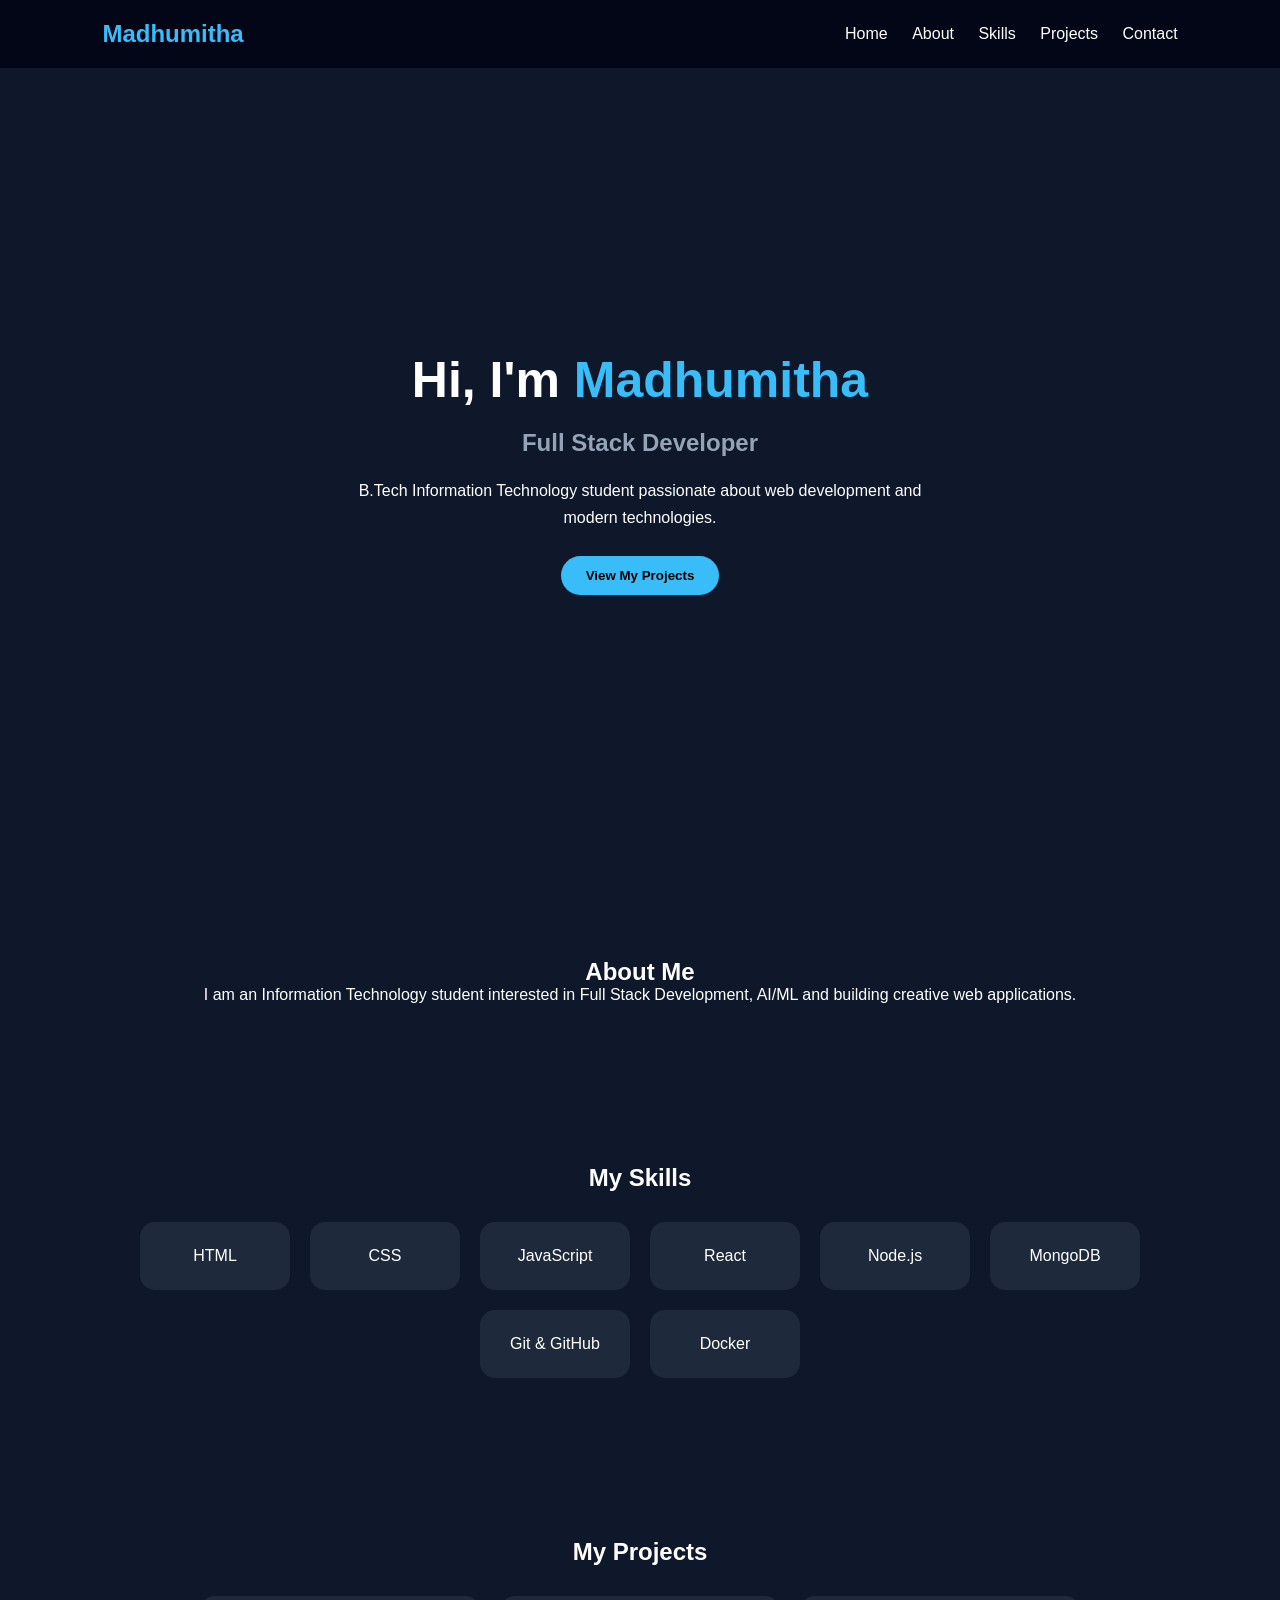
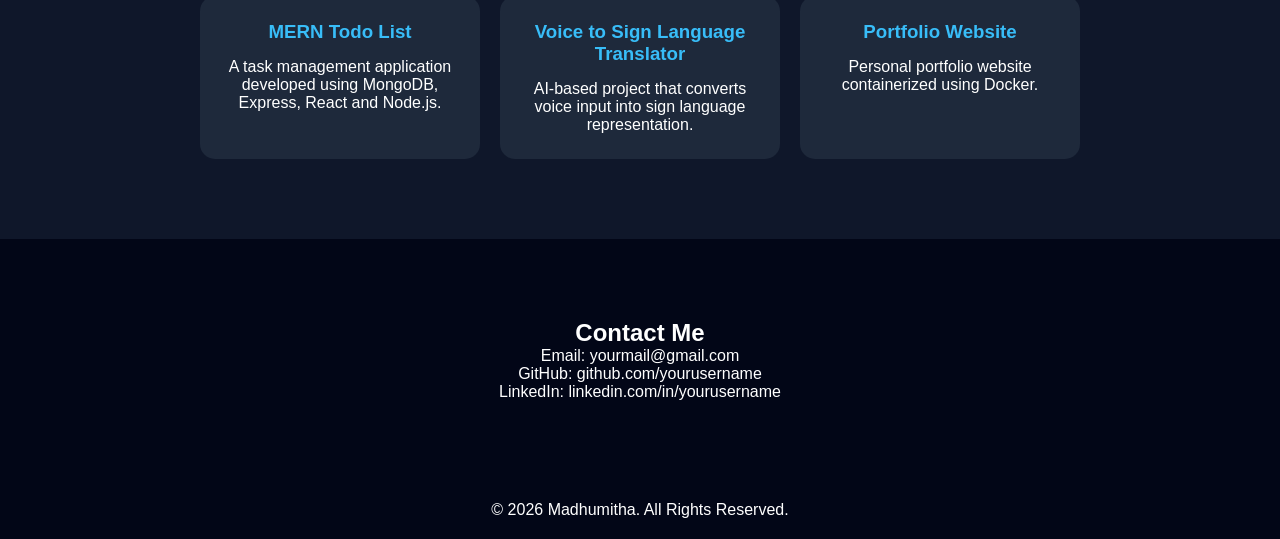
==== index.html @ e2f32628 "Initial commit: portfolio project files" ====
<!DOCTYPE html>
<html lang="en">
<head>
    <meta charset="UTF-8">
    <meta name="viewport" content="width=device-width, initial-scale=1.0">
    <title>Madhumitha | Portfolio</title>
    <link rel="stylesheet" href="style.css">
</head>

<body>

    <nav>
        <h2>Madhumitha</h2>
        <div>
            <a href="#home">Home</a>
            <a href="#about">About</a>
            <a href="#skills">Skills</a>
            <a href="#projects">Projects</a>
            <a href="#contact">Contact</a>
        </div>
    </nav>

    <section id="home" class="hero">
        <div>
            <h1>Hi, I'm <span>Madhumitha</span></h1>
            <h2>Full Stack Developer</h2>
            <p>
                B.Tech Information Technology student passionate about
                web development and modern technologies.
            </p>
            <button onclick="scrollToProjects()">View My Projects</button>
        </div>
    </section>

    <section id="about">
        <h2>About Me</h2>
        <p>
            I am an Information Technology student interested in
            Full Stack Development, AI/ML and building creative web applications.
        </p>
    </section>

    <section id="skills">
        <h2>My Skills</h2>

        <div class="cards">
            <div>HTML</div>
            <div>CSS</div>
            <div>JavaScript</div>
            <div>React</div>
            <div>Node.js</div>
            <div>MongoDB</div>
            <div>Git & GitHub</div>
            <div>Docker</div>
        </div>
    </section>

    <section id="projects">
        <h2>My Projects</h2>

        <div class="project-container">

            <div class="project">
                <h3>MERN Todo List</h3>
                <p>
                    A task management application developed using
                    MongoDB, Express, React and Node.js.
                </p>
            </div>

            <div class="project">
                <h3>Voice to Sign Language Translator</h3>
                <p>
                    AI-based project that converts voice input into
                    sign language representation.
                </p>
            </div>

            <div class="project">
                <h3>Portfolio Website</h3>
                <p>
                    Personal portfolio website containerized using Docker.
                </p>
            </div>

        </div>
    </section>

    <section id="contact">
        <h2>Contact Me</h2>
        <p>Email: yourmail@gmail.com</p>
        <p>GitHub: github.com/yourusername</p>
        <p>LinkedIn: linkedin.com/in/yourusername</p>
    </section>

    <footer>
        <p>© 2026 Madhumitha. All Rights Reserved.</p>
    </footer>

    <script src="script.js"></script>

</body>
</html>
---- style.css ----
* {
    margin: 0;
    padding: 0;
    box-sizing: border-box;
}

body {
    font-family: Arial, sans-serif;
    background: #0f172a;
    color: white;
}

nav {
    display: flex;
    justify-content: space-between;
    align-items: center;
    padding: 20px 8%;
    background: #020617;
    position: sticky;
    top: 0;
}

nav h2 {
    color: #38bdf8;
}

nav a {
    color: white;
    text-decoration: none;
    margin-left: 20px;
}

nav a:hover {
    color: #38bdf8;
}

section {
    padding: 80px 10%;
    text-align: center;
}

.hero {
    min-height: 90vh;
    display: flex;
    justify-content: center;
    align-items: center;
}

.hero h1 {
    font-size: 50px;
}

.hero span {
    color: #38bdf8;
}

.hero h2 {
    margin: 20px;
    color: #94a3b8;
}

.hero p {
    max-width: 600px;
    margin: auto;
    line-height: 1.7;
}

button {
    margin-top: 25px;
    padding: 12px 25px;
    border: none;
    border-radius: 25px;
    background: #38bdf8;
    cursor: pointer;
    font-weight: bold;
}

.cards,
.project-container {
    display: flex;
    flex-wrap: wrap;
    justify-content: center;
    gap: 20px;
    margin-top: 30px;
}

.cards div,
.project {
    background: #1e293b;
    padding: 25px;
    border-radius: 15px;
}

.cards div {
    width: 150px;
}

.project {
    width: 280px;
}

.project h3 {
    color: #38bdf8;
    margin-bottom: 15px;
}

#contact {
    background: #020617;
}

footer {
    text-align: center;
    padding: 20px;
    background: #020617;
}
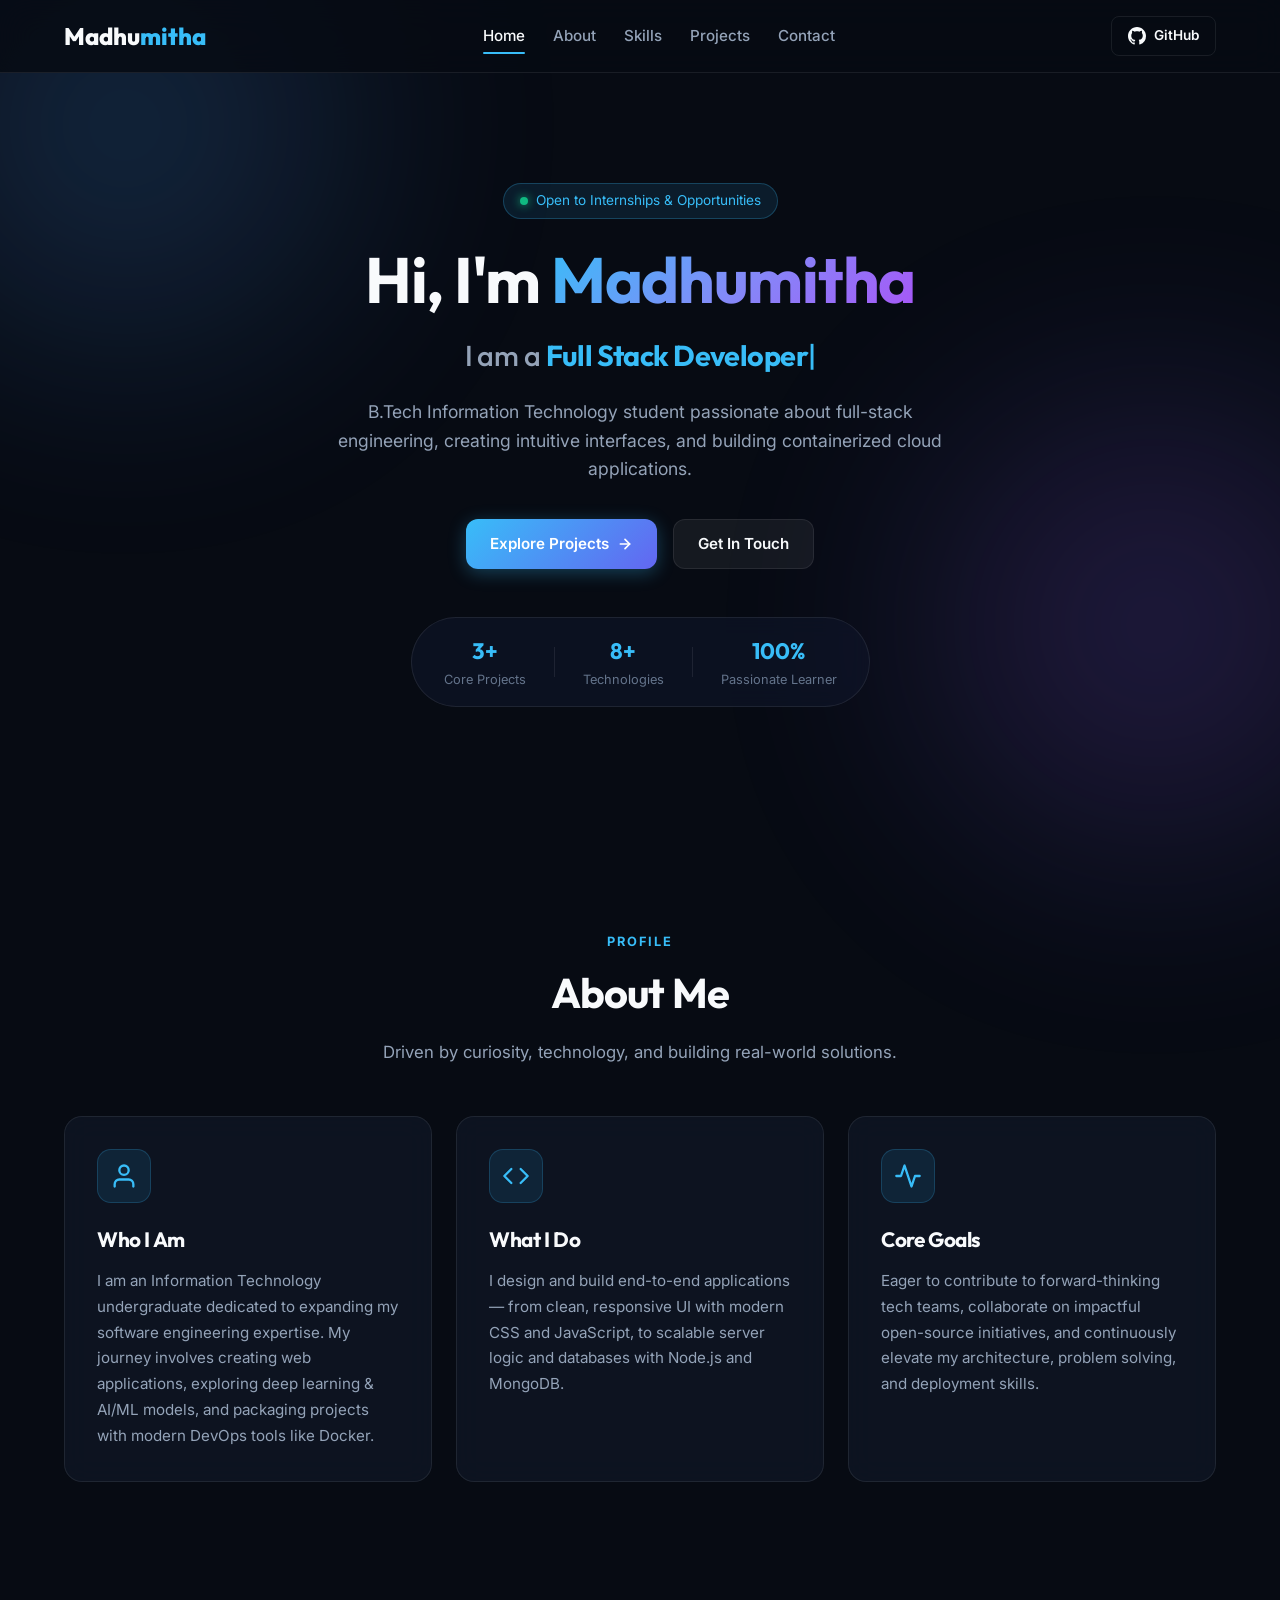
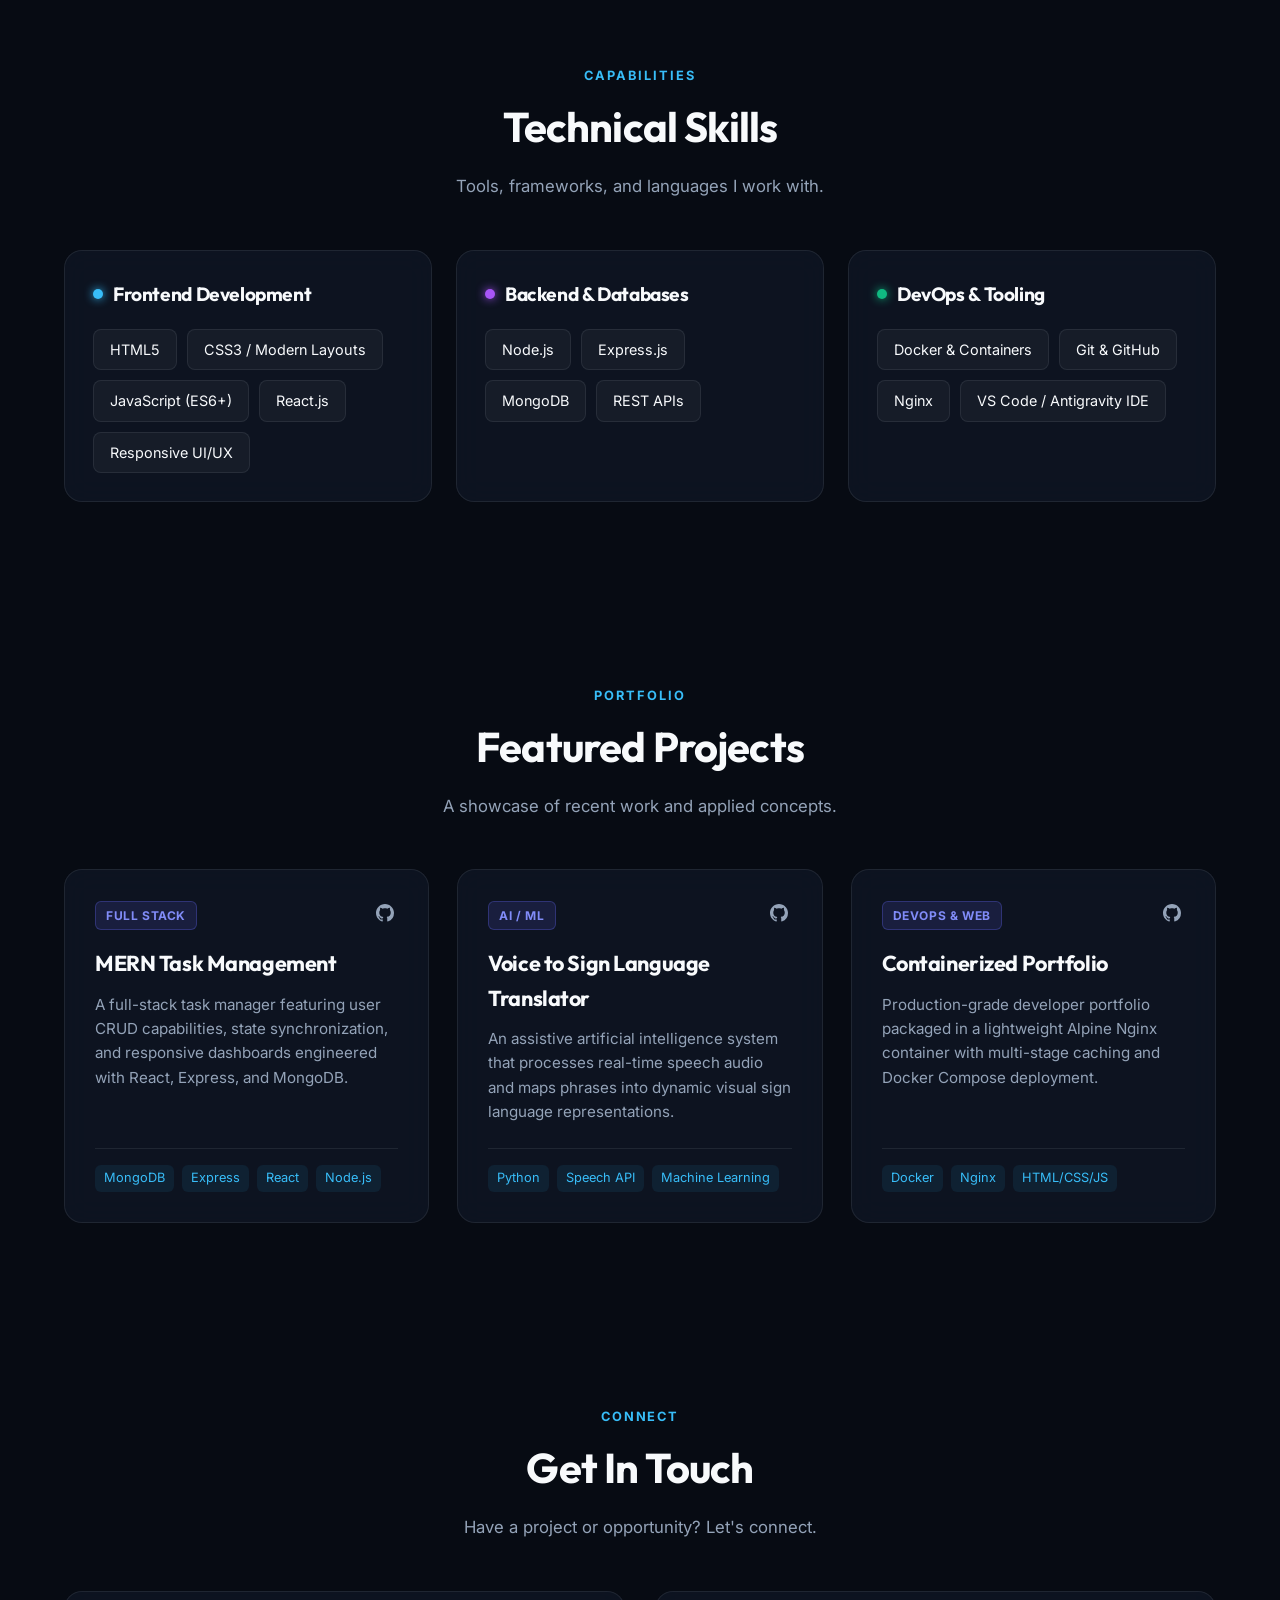
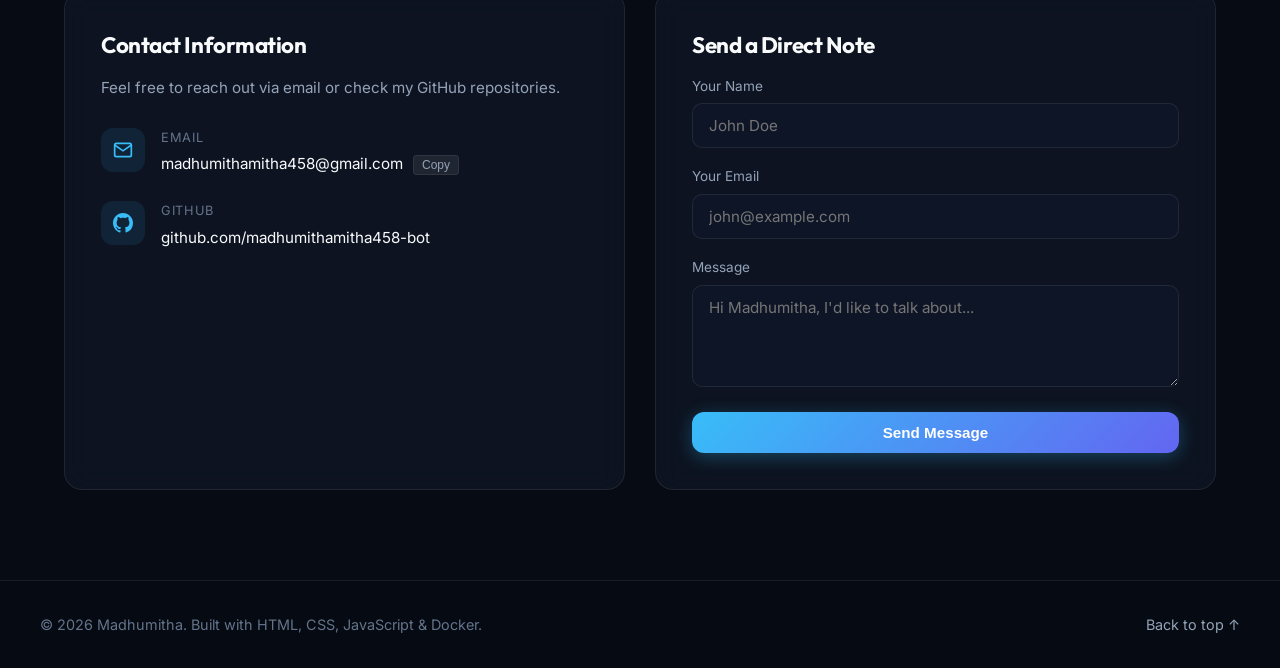
==== commit f3bd3271: "Enhance portfolio with modern design system, interactive typing animations, and docker compose setup" ====
--- a/index.html
+++ b/index.html
@@ -3,101 +3,360 @@
 <head>
     <meta charset="UTF-8">
     <meta name="viewport" content="width=device-width, initial-scale=1.0">
-    <title>Madhumitha | Portfolio</title>
+    <title>Madhumitha | Full Stack Developer Portfolio</title>
+    <meta name="description" content="Portfolio of Madhumitha - B.Tech Information Technology student, Full Stack Developer passionate about modern web apps, AI, and Docker.">
+    <!-- Google Fonts: Outfit & Inter -->
+    <link rel="preconnect" href="https://fonts.googleapis.com">
+    <link rel="preconnect" href="https://fonts.gstatic.com" crossorigin>
+    <link href="https://fonts.googleapis.com/css2?family=Inter:wght@300;400;500;600;700&family=Outfit:wght@500;600;700;800&display=swap" rel="stylesheet">
     <link rel="stylesheet" href="style.css">
 </head>
 
 <body>
-
-    <nav>
-        <h2>Madhumitha</h2>
-        <div>
-            <a href="#home">Home</a>
-            <a href="#about">About</a>
-            <a href="#skills">Skills</a>
-            <a href="#projects">Projects</a>
-            <a href="#contact">Contact</a>
+    <!-- Background Glow Blobs -->
+    <div class="blob blob-1"></div>
+    <div class="blob blob-2"></div>
+
+    <!-- Navigation -->
+    <nav id="navbar">
+        <div class="nav-container">
+            <a href="#home" class="nav-logo">Madhu<span>mitha</span></a>
+            <div class="nav-links" id="navLinks">
+                <a href="#home" class="nav-link active">Home</a>
+                <a href="#about" class="nav-link">About</a>
+                <a href="#skills" class="nav-link">Skills</a>
+                <a href="#projects" class="nav-link">Projects</a>
+                <a href="#contact" class="nav-link">Contact</a>
+            </div>
+            <div class="nav-actions">
+                <a href="https://github.com/madhumithamitha458-bot" target="_blank" rel="noopener noreferrer" class="btn btn-sm btn-outline">
+                    <svg width="18" height="18" viewBox="0 0 24 24" fill="currentColor">
+                        <path d="M12 0C5.37 0 0 5.37 0 12c0 5.31 3.435 9.795 8.205 11.385.6.105.825-.255.825-.57 0-.285-.015-1.23-.015-2.235-3.015.555-3.795-.735-4.035-1.41-.135-.345-.72-1.41-1.23-1.695-.42-.225-1.02-.78-.015-.795.945-.015 1.62.87 1.845 1.23 1.08 1.815 2.805 1.305 3.495.99.105-.78.42-1.305.765-1.605-2.67-.3-5.46-1.335-5.46-5.925 0-1.305.465-2.385 1.23-3.225-.12-.3-.54-1.53.12-3.18 0 0 1.005-.315 3.3 1.23.96-.27 1.98-.405 3-.405s2.04.135 3 .405c2.295-1.56 3.3-1.23 3.3-1.23.66 1.65.24 2.88.12 3.18.765.84 1.23 1.905 1.23 3.225 0 4.605-2.805 5.625-5.475 5.925.435.375.81 1.095.81 2.22 0 1.605-.015 2.895-.015 3.3 0 .315.225.69.825.57A12.02 12.02 0 0024 12c0-6.63-5.37-12-12-12z"/>
+                    </svg>
+                    GitHub
+                </a>
+                <button class="menu-toggle" id="menuToggle" aria-label="Toggle navigation">
+                    <span></span>
+                    <span></span>
+                    <span></span>
+                </button>
+            </div>
         </div>
     </nav>
 
-    <section id="home" class="hero">
-        <div>
-            <h1>Hi, I'm <span>Madhumitha</span></h1>
-            <h2>Full Stack Developer</h2>
-            <p>
-                B.Tech Information Technology student passionate about
-                web development and modern technologies.
-            </p>
-            <button onclick="scrollToProjects()">View My Projects</button>
+    <main>
+        <!-- Hero Section -->
+        <section id="home" class="hero-section">
+            <div class="hero-content">
+                <div class="badge-pill">
+                    <span class="status-indicator"></span> Open to Internships & Opportunities
+                </div>
+                <h1 class="hero-title">
+                    Hi, I'm <span class="gradient-text">Madhumitha</span>
+                </h1>
+                <h2 class="hero-subtitle">
+                    I am a <span id="typingText" class="typing-highlight"></span><span class="cursor">|</span>
+                </h2>
+                <p class="hero-desc">
+                    B.Tech Information Technology student passionate about full-stack engineering, 
+                    creating intuitive interfaces, and building containerized cloud applications.
+                </p>
+                <div class="hero-buttons">
+                    <a href="#projects" class="btn btn-primary">
+                        Explore Projects
+                        <svg width="16" height="16" viewBox="0 0 24 24" fill="none" stroke="currentColor" stroke-width="2.5" stroke-linecap="round" stroke-linejoin="round">
+                            <line x1="5" y1="12" x2="19" y2="12"></line>
+                            <polyline points="12 5 19 12 12 19"></polyline>
+                        </svg>
+                    </a>
+                    <a href="#contact" class="btn btn-secondary">Get In Touch</a>
+                </div>
+
+                <!-- Stats Strip -->
+                <div class="stats-strip">
+                    <div class="stat-item">
+                        <span class="stat-number">3+</span>
+                        <span class="stat-label">Core Projects</span>
+                    </div>
+                    <div class="stat-divider"></div>
+                    <div class="stat-item">
+                        <span class="stat-number">8+</span>
+                        <span class="stat-label">Technologies</span>
+                    </div>
+                    <div class="stat-divider"></div>
+                    <div class="stat-item">
+                        <span class="stat-number">100%</span>
+                        <span class="stat-label">Passionate Learner</span>
+                    </div>
+                </div>
+            </div>
+        </section>
+
+        <!-- About Section -->
+        <section id="about" class="section">
+            <div class="section-header">
+                <span class="section-tag">PROFILE</span>
+                <h2 class="section-title">About Me</h2>
+                <p class="section-sub">Driven by curiosity, technology, and building real-world solutions.</p>
+            </div>
+
+            <div class="about-grid">
+                <div class="glass-card about-card">
+                    <div class="about-icon-box">
+                        <svg width="28" height="28" viewBox="0 0 24 24" fill="none" stroke="currentColor" stroke-width="2" stroke-linecap="round" stroke-linejoin="round">
+                            <path d="M20 21v-2a4 4 0 0 0-4-4H8a4 4 0 0 0-4 4v2"></path>
+                            <circle cx="12" cy="7" r="4"></circle>
+                        </svg>
+                    </div>
+                    <h3>Who I Am</h3>
+                    <p>
+                        I am an Information Technology undergraduate dedicated to expanding my software engineering expertise. 
+                        My journey involves creating web applications, exploring deep learning & AI/ML models, and packaging projects with modern DevOps tools like Docker.
+                    </p>
+                </div>
+
+                <div class="glass-card about-card">
+                    <div class="about-icon-box">
+                        <svg width="28" height="28" viewBox="0 0 24 24" fill="none" stroke="currentColor" stroke-width="2" stroke-linecap="round" stroke-linejoin="round">
+                            <polyline points="16 18 22 12 16 6"></polyline>
+                            <polyline points="8 6 2 12 8 18"></polyline>
+                        </svg>
+                    </div>
+                    <h3>What I Do</h3>
+                    <p>
+                        I design and build end-to-end applications — from clean, responsive UI with modern CSS and JavaScript, 
+                        to scalable server logic and databases with Node.js and MongoDB.
+                    </p>
+                </div>
+
+                <div class="glass-card about-card">
+                    <div class="about-icon-box">
+                        <svg width="28" height="28" viewBox="0 0 24 24" fill="none" stroke="currentColor" stroke-width="2" stroke-linecap="round" stroke-linejoin="round">
+                            <path d="M22 12h-4l-3 9L9 3l-3 9H2"></path>
+                        </svg>
+                    </div>
+                    <h3>Core Goals</h3>
+                    <p>
+                        Eager to contribute to forward-thinking tech teams, collaborate on impactful open-source initiatives, 
+                        and continuously elevate my architecture, problem solving, and deployment skills.
+                    </p>
+                </div>
+            </div>
+        </section>
+
+        <!-- Skills Section -->
+        <section id="skills" class="section">
+            <div class="section-header">
+                <span class="section-tag">CAPABILITIES</span>
+                <h2 class="section-title">Technical Skills</h2>
+                <p class="section-sub">Tools, frameworks, and languages I work with.</p>
+            </div>
+
+            <div class="skills-categories">
+                <!-- Frontend -->
+                <div class="glass-card skill-group">
+                    <h3 class="skill-group-title">
+                        <span class="skill-dot cyan"></span> Frontend Development
+                    </h3>
+                    <div class="skill-pills">
+                        <div class="skill-pill"><span>HTML5</span></div>
+                        <div class="skill-pill"><span>CSS3 / Modern Layouts</span></div>
+                        <div class="skill-pill"><span>JavaScript (ES6+)</span></div>
+                        <div class="skill-pill"><span>React.js</span></div>
+                        <div class="skill-pill"><span>Responsive UI/UX</span></div>
+                    </div>
+                </div>
+
+                <!-- Backend & Database -->
+                <div class="glass-card skill-group">
+                    <h3 class="skill-group-title">
+                        <span class="skill-dot purple"></span> Backend & Databases
+                    </h3>
+                    <div class="skill-pills">
+                        <div class="skill-pill"><span>Node.js</span></div>
+                        <div class="skill-pill"><span>Express.js</span></div>
+                        <div class="skill-pill"><span>MongoDB</span></div>
+                        <div class="skill-pill"><span>REST APIs</span></div>
+                    </div>
+                </div>
+
+                <!-- DevOps & Tools -->
+                <div class="glass-card skill-group">
+                    <h3 class="skill-group-title">
+                        <span class="skill-dot emerald"></span> DevOps & Tooling
+                    </h3>
+                    <div class="skill-pills">
+                        <div class="skill-pill"><span>Docker & Containers</span></div>
+                        <div class="skill-pill"><span>Git & GitHub</span></div>
+                        <div class="skill-pill"><span>Nginx</span></div>
+                        <div class="skill-pill"><span>VS Code / Antigravity IDE</span></div>
+                    </div>
+                </div>
+            </div>
+        </section>
+
+        <!-- Projects Section -->
+        <section id="projects" class="section">
+            <div class="section-header">
+                <span class="section-tag">PORTFOLIO</span>
+                <h2 class="section-title">Featured Projects</h2>
+                <p class="section-sub">A showcase of recent work and applied concepts.</p>
+            </div>
+
+            <div class="projects-grid">
+                <!-- Project 1 -->
+                <div class="glass-card project-card">
+                    <div class="project-header">
+                        <span class="project-badge">Full Stack</span>
+                        <div class="project-links">
+                            <a href="https://github.com/madhumithamitha458-bot" target="_blank" rel="noopener noreferrer" title="View Code" class="icon-btn">
+                                <svg width="18" height="18" viewBox="0 0 24 24" fill="currentColor">
+                                    <path d="M12 0C5.37 0 0 5.37 0 12c0 5.31 3.435 9.795 8.205 11.385.6.105.825-.255.825-.57 0-.285-.015-1.23-.015-2.235-3.015.555-3.795-.735-4.035-1.41-.135-.345-.72-1.41-1.23-1.695-.42-.225-1.02-.78-.015-.795.945-.015 1.62.87 1.845 1.23 1.08 1.815 2.805 1.305 3.495.99.105-.78.42-1.305.765-1.605-2.67-.3-5.46-1.335-5.46-5.925 0-1.305.465-2.385 1.23-3.225-.12-.3-.54-1.53.12-3.18 0 0 1.005-.315 3.3 1.23.96-.27 1.98-.405 3-.405s2.04.135 3 .405c2.295-1.56 3.3-1.23 3.3-1.23.66 1.65.24 2.88.12 3.18.765.84 1.23 1.905 1.23 3.225 0 4.605-2.805 5.625-5.475 5.925.435.375.81 1.095.81 2.22 0 1.605-.015 2.895-.015 3.3 0 .315.225.69.825.57A12.02 12.02 0 0024 12c0-6.63-5.37-12-12-12z"/>
+                                </svg>
+                            </a>
+                        </div>
+                    </div>
+                    <h3 class="project-title">MERN Task Management</h3>
+                    <p class="project-desc">
+                        A full-stack task manager featuring user CRUD capabilities, state synchronization, 
+                        and responsive dashboards engineered with React, Express, and MongoDB.
+                    </p>
+                    <div class="project-tech-stack">
+                        <span>MongoDB</span>
+                        <span>Express</span>
+                        <span>React</span>
+                        <span>Node.js</span>
+                    </div>
+                </div>
+
+                <!-- Project 2 -->
+                <div class="glass-card project-card">
+                    <div class="project-header">
+                        <span class="project-badge">AI / ML</span>
+                        <div class="project-links">
+                            <a href="https://github.com/madhumithamitha458-bot" target="_blank" rel="noopener noreferrer" title="View Code" class="icon-btn">
+                                <svg width="18" height="18" viewBox="0 0 24 24" fill="currentColor">
+                                    <path d="M12 0C5.37 0 0 5.37 0 12c0 5.31 3.435 9.795 8.205 11.385.6.105.825-.255.825-.57 0-.285-.015-1.23-.015-2.235-3.015.555-3.795-.735-4.035-1.41-.135-.345-.72-1.41-1.23-1.695-.42-.225-1.02-.78-.015-.795.945-.015 1.62.87 1.845 1.23 1.08 1.815 2.805 1.305 3.495.99.105-.78.42-1.305.765-1.605-2.67-.3-5.46-1.335-5.46-5.925 0-1.305.465-2.385 1.23-3.225-.12-.3-.54-1.53.12-3.18 0 0 1.005-.315 3.3 1.23.96-.27 1.98-.405 3-.405s2.04.135 3 .405c2.295-1.56 3.3-1.23 3.3-1.23.66 1.65.24 2.88.12 3.18.765.84 1.23 1.905 1.23 3.225 0 4.605-2.805 5.625-5.475 5.925.435.375.81 1.095.81 2.22 0 1.605-.015 2.895-.015 3.3 0 .315.225.69.825.57A12.02 12.02 0 0024 12c0-6.63-5.37-12-12-12z"/>
+                                </svg>
+                            </a>
+                        </div>
+                    </div>
+                    <h3 class="project-title">Voice to Sign Language Translator</h3>
+                    <p class="project-desc">
+                        An assistive artificial intelligence system that processes real-time speech audio 
+                        and maps phrases into dynamic visual sign language representations.
+                    </p>
+                    <div class="project-tech-stack">
+                        <span>Python</span>
+                        <span>Speech API</span>
+                        <span>Machine Learning</span>
+                    </div>
+                </div>
+
+                <!-- Project 3 -->
+                <div class="glass-card project-card">
+                    <div class="project-header">
+                        <span class="project-badge">DevOps & Web</span>
+                        <div class="project-links">
+                            <a href="https://github.com/madhumithamitha458-bot/my-portfolio" target="_blank" rel="noopener noreferrer" title="View Code" class="icon-btn">
+                                <svg width="18" height="18" viewBox="0 0 24 24" fill="currentColor">
+                                    <path d="M12 0C5.37 0 0 5.37 0 12c0 5.31 3.435 9.795 8.205 11.385.6.105.825-.255.825-.57 0-.285-.015-1.23-.015-2.235-3.015.555-3.795-.735-4.035-1.41-.135-.345-.72-1.41-1.23-1.695-.42-.225-1.02-.78-.015-.795.945-.015 1.62.87 1.845 1.23 1.08 1.815 2.805 1.305 3.495.99.105-.78.42-1.305.765-1.605-2.67-.3-5.46-1.335-5.46-5.925 0-1.305.465-2.385 1.23-3.225-.12-.3-.54-1.53.12-3.18 0 0 1.005-.315 3.3 1.23.96-.27 1.98-.405 3-.405s2.04.135 3 .405c2.295-1.56 3.3-1.23 3.3-1.23.66 1.65.24 2.88.12 3.18.765.84 1.23 1.905 1.23 3.225 0 4.605-2.805 5.625-5.475 5.925.435.375.81 1.095.81 2.22 0 1.605-.015 2.895-.015 3.3 0 .315.225.69.825.57A12.02 12.02 0 0024 12c0-6.63-5.37-12-12-12z"/>
+                                </svg>
+                            </a>
+                        </div>
+                    </div>
+                    <h3 class="project-title">Containerized Portfolio</h3>
+                    <p class="project-desc">
+                        Production-grade developer portfolio packaged in a lightweight Alpine Nginx container 
+                        with multi-stage caching and Docker Compose deployment.
+                    </p>
+                    <div class="project-tech-stack">
+                        <span>Docker</span>
+                        <span>Nginx</span>
+                        <span>HTML/CSS/JS</span>
+                    </div>
+                </div>
+            </div>
+        </section>
+
+        <!-- Contact Section -->
+        <section id="contact" class="section">
+            <div class="section-header">
+                <span class="section-tag">CONNECT</span>
+                <h2 class="section-title">Get In Touch</h2>
+                <p class="section-sub">Have a project or opportunity? Let's connect.</p>
+            </div>
+
+            <div class="contact-container">
+                <div class="glass-card contact-info-card">
+                    <h3>Contact Information</h3>
+                    <p class="contact-blurb">Feel free to reach out via email or check my GitHub repositories.</p>
+
+                    <div class="contact-item">
+                        <div class="contact-icon">
+                            <svg width="20" height="20" viewBox="0 0 24 24" fill="none" stroke="currentColor" stroke-width="2">
+                                <path d="M4 4h16c1.1 0 2 .9 2 2v12c0 1.1-.9 2-2 2H4c-1.1 0-2-.9-2-2V6c0-1.1.9-2 2-2z"></path>
+                                <polyline points="22,6 12,13 2,6"></polyline>
+                            </svg>
+                        </div>
+                        <div>
+                            <span class="contact-label">Email</span>
+                            <div class="copy-field">
+                                <a href="mailto:madhumithamitha458@gmail.com" class="contact-value" id="emailVal">madhumithamitha458@gmail.com</a>
+                                <button type="button" class="btn-copy" id="copyEmailBtn" title="Copy to clipboard">Copy</button>
+                            </div>
+                        </div>
+                    </div>
+
+                    <div class="contact-item">
+                        <div class="contact-icon">
+                            <svg width="20" height="20" viewBox="0 0 24 24" fill="currentColor">
+                                <path d="M12 0C5.37 0 0 5.37 0 12c0 5.31 3.435 9.795 8.205 11.385.6.105.825-.255.825-.57 0-.285-.015-1.23-.015-2.235-3.015.555-3.795-.735-4.035-1.41-.135-.345-.72-1.41-1.23-1.695-.42-.225-1.02-.78-.015-.795.945-.015 1.62.87 1.845 1.23 1.08 1.815 2.805 1.305 3.495.99.105-.78.42-1.305.765-1.605-2.67-.3-5.46-1.335-5.46-5.925 0-1.305.465-2.385 1.23-3.225-.12-.3-.54-1.53.12-3.18 0 0 1.005-.315 3.3 1.23.96-.27 1.98-.405 3-.405s2.04.135 3 .405c2.295-1.56 3.3-1.23 3.3-1.23.66 1.65.24 2.88.12 3.18.765.84 1.23 1.905 1.23 3.225 0 4.605-2.805 5.625-5.475 5.925.435.375.81 1.095.81 2.22 0 1.605-.015 2.895-.015 3.3 0 .315.225.69.825.57A12.02 12.02 0 0024 12c0-6.63-5.37-12-12-12z"/>
+                            </svg>
+                        </div>
+                        <div>
+                            <span class="contact-label">GitHub</span>
+                            <a href="https://github.com/madhumithamitha458-bot" target="_blank" rel="noopener noreferrer" class="contact-value">github.com/madhumithamitha458-bot</a>
+                        </div>
+                    </div>
+                </div>
+
+                <!-- Interactive Message Form -->
+                <div class="glass-card contact-form-card">
+                    <h3>Send a Direct Note</h3>
+                    <form id="contactForm" onsubmit="handleContactSubmit(event)">
+                        <div class="form-group">
+                            <label for="name">Your Name</label>
+                            <input type="text" id="name" placeholder="John Doe" required>
+                        </div>
+                        <div class="form-group">
+                            <label for="email">Your Email</label>
+                            <input type="email" id="email" placeholder="john@example.com" required>
+                        </div>
+                        <div class="form-group">
+                            <label for="message">Message</label>
+                            <textarea id="message" rows="4" placeholder="Hi Madhumitha, I'd like to talk about..." required></textarea>
+                        </div>
+                        <button type="submit" class="btn btn-primary btn-block" id="sendBtn">
+                            Send Message
+                        </button>
+                    </form>
+                    <div id="formFeedback" class="form-feedback hidden"></div>
+                </div>
+            </div>
+        </section>
+    </main>
+
+    <!-- Footer -->
+    <footer>
+        <div class="footer-content">
+            <p>© 2026 Madhumitha. Built with HTML, CSS, JavaScript & Docker.</p>
+            <div class="footer-links">
+                <a href="#home">Back to top ↑</a>
+            </div>
         </div>
-    </section>
-
-    <section id="about">
-        <h2>About Me</h2>
-        <p>
-            I am an Information Technology student interested in
-            Full Stack Development, AI/ML and building creative web applications.
-        </p>
-    </section>
-
-    <section id="skills">
-        <h2>My Skills</h2>
-
-        <div class="cards">
-            <div>HTML</div>
-            <div>CSS</div>
-            <div>JavaScript</div>
-            <div>React</div>
-            <div>Node.js</div>
-            <div>MongoDB</div>
-            <div>Git & GitHub</div>
-            <div>Docker</div>
-        </div>
-    </section>
-
-    <section id="projects">
-        <h2>My Projects</h2>
-
-        <div class="project-container">
-
-            <div class="project">
-                <h3>MERN Todo List</h3>
-                <p>
-                    A task management application developed using
-                    MongoDB, Express, React and Node.js.
-                </p>
-            </div>
-
-            <div class="project">
-                <h3>Voice to Sign Language Translator</h3>
-                <p>
-                    AI-based project that converts voice input into
-                    sign language representation.
-                </p>
-            </div>
-
-            <div class="project">
-                <h3>Portfolio Website</h3>
-                <p>
-                    Personal portfolio website containerized using Docker.
-                </p>
-            </div>
-
-        </div>
-    </section>
-
-    <section id="contact">
-        <h2>Contact Me</h2>
-        <p>Email: yourmail@gmail.com</p>
-        <p>GitHub: github.com/yourusername</p>
-        <p>LinkedIn: linkedin.com/in/yourusername</p>
-    </section>
-
-    <footer>
-        <p>© 2026 Madhumitha. All Rights Reserved.</p>
     </footer>
 
     <script src="script.js"></script>
-
 </body>
 </html>
--- a/style.css
+++ b/style.css
@@ -1,115 +1,771 @@
+/* ==========================================================================
+   MADHUMITHA PORTFOLIO - MODERN DARK GLASS DESIGN SYSTEM
+   ========================================================================== */
+
+:root {
+    --bg-base: #070b13;
+    --bg-surface: #0f172a;
+    --bg-card: rgba(17, 24, 39, 0.7);
+    --bg-card-hover: rgba(30, 41, 59, 0.85);
+    
+    --border-glass: rgba(255, 255, 255, 0.08);
+    --border-glass-hover: rgba(56, 189, 248, 0.35);
+    
+    --accent-cyan: #38bdf8;
+    --accent-indigo: #6366f1;
+    --accent-purple: #a855f7;
+    --accent-emerald: #10b981;
+    
+    --text-primary: #f8fafc;
+    --text-muted: #94a3b8;
+    --text-sub: #64748b;
+    
+    --font-heading: 'Outfit', sans-serif;
+    --font-body: 'Inter', sans-serif;
+
+    --glow-cyan: 0 0 35px rgba(56, 189, 248, 0.2);
+    --glow-purple: 0 0 35px rgba(168, 85, 247, 0.2);
+    --transition: all 0.3s cubic-bezier(0.4, 0, 0.2, 1);
+}
+
+/* Reset */
 * {
     margin: 0;
     padding: 0;
     box-sizing: border-box;
 }
 
+html {
+    scroll-behavior: smooth;
+}
+
 body {
-    font-family: Arial, sans-serif;
-    background: #0f172a;
-    color: white;
-}
-
-nav {
-    display: flex;
-    justify-content: space-between;
-    align-items: center;
-    padding: 20px 8%;
-    background: #020617;
+    background-color: var(--bg-base);
+    color: var(--text-primary);
+    font-family: var(--font-body);
+    line-height: 1.6;
+    overflow-x: hidden;
+    position: relative;
+    min-height: 100vh;
+}
+
+/* Background Ambient Blobs */
+.blob {
+    position: fixed;
+    width: 450px;
+    height: 450px;
+    border-radius: 50%;
+    filter: blur(120px);
+    opacity: 0.18;
+    pointer-events: none;
+    z-index: 0;
+}
+
+.blob-1 {
+    top: -100px;
+    left: -100px;
+    background: radial-gradient(circle, var(--accent-cyan), var(--accent-indigo));
+}
+
+.blob-2 {
+    bottom: 50px;
+    right: -100px;
+    background: radial-gradient(circle, var(--accent-purple), var(--accent-indigo));
+}
+
+/* Typography Helpers */
+h1, h2, h3, h4, h5, h6 {
+    font-family: var(--font-heading);
+    letter-spacing: -0.02em;
+    font-weight: 700;
+}
+
+.gradient-text {
+    background: linear-gradient(135deg, var(--accent-cyan) 0%, #818cf8 50%, var(--accent-purple) 100%);
+    -webkit-background-clip: text;
+    -webkit-text-fill-color: transparent;
+}
+
+/* Navigation */
+#navbar {
     position: sticky;
     top: 0;
-}
-
-nav h2 {
-    color: #38bdf8;
-}
-
-nav a {
-    color: white;
+    z-index: 100;
+    background: rgba(7, 11, 19, 0.85);
+    backdrop-filter: blur(16px);
+    border-bottom: 1px solid var(--border-glass);
+    transition: var(--transition);
+}
+
+.nav-container {
+    max-width: 1200px;
+    margin: 0 auto;
+    padding: 16px 24px;
+    display: flex;
+    justify-content: space-between;
+    align-items: center;
+}
+
+.nav-logo {
+    font-family: var(--font-heading);
+    font-size: 1.5rem;
+    font-weight: 800;
+    color: var(--text-primary);
     text-decoration: none;
-    margin-left: 20px;
-}
-
-nav a:hover {
-    color: #38bdf8;
-}
-
-section {
-    padding: 80px 10%;
+}
+
+.nav-logo span {
+    color: var(--accent-cyan);
+}
+
+.nav-links {
+    display: flex;
+    gap: 28px;
+}
+
+.nav-link {
+    color: var(--text-muted);
+    text-decoration: none;
+    font-size: 0.95rem;
+    font-weight: 500;
+    transition: var(--transition);
+    position: relative;
+    padding: 6px 0;
+}
+
+.nav-link:hover, .nav-link.active {
+    color: var(--text-primary);
+}
+
+.nav-link.active::after {
+    content: '';
+    position: absolute;
+    bottom: 0;
+    left: 0;
+    width: 100%;
+    height: 2px;
+    background: var(--accent-cyan);
+    border-radius: 2px;
+}
+
+.nav-actions {
+    display: flex;
+    align-items: center;
+    gap: 12px;
+}
+
+.menu-toggle {
+    display: none;
+    background: transparent;
+    border: none;
+    cursor: pointer;
+    padding: 6px;
+    flex-direction: column;
+    gap: 5px;
+}
+
+.menu-toggle span {
+    display: block;
+    width: 22px;
+    height: 2px;
+    background: var(--text-primary);
+    border-radius: 2px;
+    transition: var(--transition);
+}
+
+/* Glass Card */
+.glass-card {
+    background: var(--bg-card);
+    backdrop-filter: blur(14px);
+    border: 1px solid var(--border-glass);
+    border-radius: 18px;
+    transition: var(--transition);
+    position: relative;
+    overflow: hidden;
+}
+
+.glass-card:hover {
+    border-color: var(--border-glass-hover);
+    transform: translateY(-4px);
+    box-shadow: 0 12px 30px rgba(0, 0, 0, 0.4);
+}
+
+/* Buttons */
+.btn {
+    display: inline-flex;
+    align-items: center;
+    justify-content: center;
+    gap: 8px;
+    padding: 12px 24px;
+    font-size: 0.95rem;
+    font-weight: 600;
+    border-radius: 12px;
+    text-decoration: none;
+    cursor: pointer;
+    transition: var(--transition);
+    border: none;
+}
+
+.btn-sm {
+    padding: 8px 16px;
+    font-size: 0.85rem;
+    border-radius: 8px;
+}
+
+.btn-primary {
+    background: linear-gradient(135deg, var(--accent-cyan) 0%, var(--accent-indigo) 100%);
+    color: #ffffff;
+    box-shadow: 0 4px 18px rgba(56, 189, 248, 0.3);
+}
+
+.btn-primary:hover {
+    transform: translateY(-2px);
+    box-shadow: 0 6px 24px rgba(56, 189, 248, 0.45);
+}
+
+.btn-secondary {
+    background: rgba(255, 255, 255, 0.06);
+    color: var(--text-primary);
+    border: 1px solid var(--border-glass);
+}
+
+.btn-secondary:hover {
+    background: rgba(255, 255, 255, 0.12);
+    border-color: var(--border-glass-hover);
+}
+
+.btn-outline {
+    background: transparent;
+    color: var(--text-primary);
+    border: 1px solid var(--border-glass);
+}
+
+.btn-outline:hover {
+    border-color: var(--accent-cyan);
+    color: var(--accent-cyan);
+}
+
+.btn-block {
+    width: 100%;
+}
+
+/* Hero Section */
+.hero-section {
+    min-height: 85vh;
+    display: flex;
+    align-items: center;
+    justify-content: center;
     text-align: center;
-}
-
-.hero {
-    min-height: 90vh;
-    display: flex;
-    justify-content: center;
-    align-items: center;
-}
-
-.hero h1 {
-    font-size: 50px;
-}
-
-.hero span {
-    color: #38bdf8;
-}
-
-.hero h2 {
-    margin: 20px;
-    color: #94a3b8;
-}
-
-.hero p {
-    max-width: 600px;
-    margin: auto;
-    line-height: 1.7;
-}
-
-button {
-    margin-top: 25px;
-    padding: 12px 25px;
-    border: none;
-    border-radius: 25px;
-    background: #38bdf8;
-    cursor: pointer;
-    font-weight: bold;
-}
-
-.cards,
-.project-container {
-    display: flex;
+    padding: 60px 24px 80px;
+    position: relative;
+    z-index: 1;
+}
+
+.hero-content {
+    max-width: 800px;
+    display: flex;
+    flex-direction: column;
+    align-items: center;
+}
+
+.badge-pill {
+    display: inline-flex;
+    align-items: center;
+    gap: 8px;
+    padding: 6px 16px;
+    background: rgba(56, 189, 248, 0.1);
+    border: 1px solid rgba(56, 189, 248, 0.25);
+    border-radius: 30px;
+    font-size: 0.85rem;
+    color: var(--accent-cyan);
+    margin-bottom: 24px;
+}
+
+.status-indicator {
+    width: 8px;
+    height: 8px;
+    background-color: var(--accent-emerald);
+    border-radius: 50%;
+    box-shadow: 0 0 10px var(--accent-emerald);
+    animation: pulse 2s infinite;
+}
+
+@keyframes pulse {
+    0%, 100% { transform: scale(1); opacity: 1; }
+    50% { transform: scale(1.3); opacity: 0.6; }
+}
+
+.hero-title {
+    font-size: clamp(2.5rem, 5vw, 4.2rem);
+    line-height: 1.15;
+    margin-bottom: 16px;
+}
+
+.hero-subtitle {
+    font-size: clamp(1.2rem, 2.5vw, 1.8rem);
+    color: var(--text-muted);
+    font-weight: 500;
+    margin-bottom: 20px;
+    min-height: 2.2rem;
+}
+
+.typing-highlight {
+    color: var(--accent-cyan);
+    font-weight: 700;
+}
+
+.cursor {
+    color: var(--accent-cyan);
+    animation: blink 1s infinite;
+}
+
+@keyframes blink {
+    0%, 100% { opacity: 1; }
+    50% { opacity: 0; }
+}
+
+.hero-desc {
+    font-size: 1.1rem;
+    color: var(--text-muted);
+    max-width: 620px;
+    margin-bottom: 36px;
+}
+
+.hero-buttons {
+    display: flex;
+    gap: 16px;
     flex-wrap: wrap;
     justify-content: center;
-    gap: 20px;
-    margin-top: 30px;
-}
-
-.cards div,
-.project {
-    background: #1e293b;
-    padding: 25px;
-    border-radius: 15px;
-}
-
-.cards div {
-    width: 150px;
-}
-
-.project {
-    width: 280px;
-}
-
-.project h3 {
-    color: #38bdf8;
-    margin-bottom: 15px;
-}
-
-#contact {
-    background: #020617;
-}
-
+    margin-bottom: 48px;
+}
+
+.stats-strip {
+    display: flex;
+    align-items: center;
+    justify-content: center;
+    gap: 28px;
+    padding: 16px 32px;
+    background: rgba(15, 23, 42, 0.6);
+    border: 1px solid var(--border-glass);
+    border-radius: 50px;
+    backdrop-filter: blur(10px);
+}
+
+.stat-item {
+    display: flex;
+    flex-direction: column;
+}
+
+.stat-number {
+    font-size: 1.4rem;
+    font-weight: 700;
+    font-family: var(--font-heading);
+    color: var(--accent-cyan);
+}
+
+.stat-label {
+    font-size: 0.8rem;
+    color: var(--text-sub);
+}
+
+.stat-divider {
+    width: 1px;
+    height: 30px;
+    background: var(--border-glass);
+}
+
+/* Common Section */
+.section {
+    padding: 90px 24px;
+    max-width: 1200px;
+    margin: 0 auto;
+    position: relative;
+    z-index: 1;
+}
+
+.section-header {
+    text-align: center;
+    margin-bottom: 50px;
+}
+
+.section-tag {
+    font-size: 0.8rem;
+    letter-spacing: 0.15em;
+    font-weight: 700;
+    color: var(--accent-cyan);
+    text-transform: uppercase;
+    display: inline-block;
+    margin-bottom: 8px;
+}
+
+.section-title {
+    font-size: clamp(2rem, 3.5vw, 2.6rem);
+    margin-bottom: 12px;
+}
+
+.section-sub {
+    font-size: 1.05rem;
+    color: var(--text-muted);
+    max-width: 550px;
+    margin: 0 auto;
+}
+
+/* About Grid */
+.about-grid {
+    display: grid;
+    grid-template-columns: repeat(auto-fit, minmax(300px, 1fr));
+    gap: 24px;
+}
+
+.about-card {
+    padding: 32px;
+}
+
+.about-icon-box {
+    width: 54px;
+    height: 54px;
+    border-radius: 14px;
+    background: rgba(56, 189, 248, 0.1);
+    color: var(--accent-cyan);
+    display: flex;
+    align-items: center;
+    justify-content: center;
+    margin-bottom: 20px;
+    border: 1px solid rgba(56, 189, 248, 0.2);
+}
+
+.about-card h3 {
+    font-size: 1.3rem;
+    margin-bottom: 12px;
+}
+
+.about-card p {
+    color: var(--text-muted);
+    font-size: 0.95rem;
+    line-height: 1.7;
+}
+
+/* Skills Categories */
+.skills-categories {
+    display: grid;
+    grid-template-columns: repeat(auto-fit, minmax(320px, 1fr));
+    gap: 24px;
+}
+
+.skill-group {
+    padding: 28px;
+}
+
+.skill-group-title {
+    font-size: 1.2rem;
+    margin-bottom: 20px;
+    display: flex;
+    align-items: center;
+    gap: 10px;
+}
+
+.skill-dot {
+    width: 10px;
+    height: 10px;
+    border-radius: 50%;
+}
+
+.skill-dot.cyan { background: var(--accent-cyan); box-shadow: 0 0 10px var(--accent-cyan); }
+.skill-dot.purple { background: var(--accent-purple); box-shadow: 0 0 10px var(--accent-purple); }
+.skill-dot.emerald { background: var(--accent-emerald); box-shadow: 0 0 10px var(--accent-emerald); }
+
+.skill-pills {
+    display: flex;
+    flex-wrap: wrap;
+    gap: 10px;
+}
+
+.skill-pill {
+    padding: 8px 16px;
+    background: rgba(255, 255, 255, 0.04);
+    border: 1px solid var(--border-glass);
+    border-radius: 8px;
+    font-size: 0.9rem;
+    color: var(--text-primary);
+    transition: var(--transition);
+}
+
+.skill-pill:hover {
+    background: rgba(56, 189, 248, 0.12);
+    border-color: var(--accent-cyan);
+    transform: translateY(-2px);
+}
+
+/* Projects Grid */
+.projects-grid {
+    display: grid;
+    grid-template-columns: repeat(auto-fit, minmax(320px, 1fr));
+    gap: 28px;
+}
+
+.project-card {
+    padding: 30px;
+    display: flex;
+    flex-direction: column;
+}
+
+.project-header {
+    display: flex;
+    justify-content: space-between;
+    align-items: center;
+    margin-bottom: 16px;
+}
+
+.project-badge {
+    font-size: 0.75rem;
+    font-weight: 700;
+    text-transform: uppercase;
+    letter-spacing: 0.05em;
+    padding: 4px 10px;
+    background: rgba(99, 102, 241, 0.15);
+    border: 1px solid rgba(99, 102, 241, 0.3);
+    color: #818cf8;
+    border-radius: 6px;
+}
+
+.icon-btn {
+    color: var(--text-muted);
+    transition: var(--transition);
+    display: inline-flex;
+    padding: 4px;
+}
+
+.icon-btn:hover {
+    color: var(--accent-cyan);
+    transform: scale(1.15);
+}
+
+.project-title {
+    font-size: 1.35rem;
+    margin-bottom: 12px;
+}
+
+.project-desc {
+    color: var(--text-muted);
+    font-size: 0.95rem;
+    line-height: 1.6;
+    margin-bottom: 24px;
+    flex-grow: 1;
+}
+
+.project-tech-stack {
+    display: flex;
+    flex-wrap: wrap;
+    gap: 8px;
+    padding-top: 16px;
+    border-top: 1px solid var(--border-glass);
+}
+
+.project-tech-stack span {
+    font-size: 0.8rem;
+    color: var(--accent-cyan);
+    background: rgba(56, 189, 248, 0.08);
+    padding: 3px 9px;
+    border-radius: 6px;
+}
+
+/* Contact Section */
+.contact-container {
+    display: grid;
+    grid-template-columns: repeat(auto-fit, minmax(320px, 1fr));
+    gap: 30px;
+}
+
+.contact-info-card, .contact-form-card {
+    padding: 36px;
+}
+
+.contact-info-card h3, .contact-form-card h3 {
+    font-size: 1.4rem;
+    margin-bottom: 12px;
+}
+
+.contact-blurb {
+    color: var(--text-muted);
+    font-size: 0.95rem;
+    margin-bottom: 28px;
+}
+
+.contact-item {
+    display: flex;
+    align-items: flex-start;
+    gap: 16px;
+    margin-bottom: 24px;
+}
+
+.contact-icon {
+    width: 44px;
+    height: 44px;
+    border-radius: 12px;
+    background: rgba(56, 189, 248, 0.1);
+    color: var(--accent-cyan);
+    display: flex;
+    align-items: center;
+    justify-content: center;
+    flex-shrink: 0;
+}
+
+.contact-label {
+    display: block;
+    font-size: 0.8rem;
+    color: var(--text-sub);
+    text-transform: uppercase;
+    letter-spacing: 0.05em;
+    margin-bottom: 4px;
+}
+
+.contact-value {
+    color: var(--text-primary);
+    text-decoration: none;
+    font-size: 0.95rem;
+    transition: var(--transition);
+}
+
+.contact-value:hover {
+    color: var(--accent-cyan);
+}
+
+.copy-field {
+    display: flex;
+    align-items: center;
+    gap: 10px;
+}
+
+.btn-copy {
+    padding: 2px 8px;
+    font-size: 0.75rem;
+    background: rgba(255, 255, 255, 0.08);
+    color: var(--text-muted);
+    border: 1px solid var(--border-glass);
+    border-radius: 4px;
+    cursor: pointer;
+    transition: var(--transition);
+}
+
+.btn-copy:hover {
+    background: var(--accent-cyan);
+    color: #070b13;
+}
+
+/* Contact Form */
+.form-group {
+    margin-bottom: 18px;
+}
+
+.form-group label {
+    display: block;
+    font-size: 0.85rem;
+    color: var(--text-muted);
+    margin-bottom: 6px;
+}
+
+.form-group input, .form-group textarea {
+    width: 100%;
+    padding: 12px 16px;
+    background: rgba(15, 23, 42, 0.8);
+    border: 1px solid var(--border-glass);
+    border-radius: 10px;
+    color: var(--text-primary);
+    font-family: inherit;
+    font-size: 0.95rem;
+    transition: var(--transition);
+}
+
+.form-group input:focus, .form-group textarea:focus {
+    outline: none;
+    border-color: var(--accent-cyan);
+    box-shadow: 0 0 12px rgba(56, 189, 248, 0.2);
+}
+
+.form-feedback {
+    margin-top: 14px;
+    padding: 10px 14px;
+    border-radius: 8px;
+    font-size: 0.9rem;
+    text-align: center;
+}
+
+.form-feedback.success {
+    background: rgba(16, 185, 129, 0.15);
+    border: 1px solid rgba(16, 185, 129, 0.3);
+    color: var(--accent-emerald);
+}
+
+.form-feedback.hidden {
+    display: none;
+}
+
+/* Footer */
 footer {
-    text-align: center;
-    padding: 20px;
-    background: #020617;
+    border-top: 1px solid var(--border-glass);
+    padding: 32px 24px;
+    background: rgba(7, 11, 19, 0.95);
+    position: relative;
+    z-index: 1;
+}
+
+.footer-content {
+    max-width: 1200px;
+    margin: 0 auto;
+    display: flex;
+    justify-content: space-between;
+    align-items: center;
+    flex-wrap: wrap;
+    gap: 16px;
+    font-size: 0.9rem;
+    color: var(--text-sub);
+}
+
+.footer-links a {
+    color: var(--text-muted);
+    text-decoration: none;
+    transition: var(--transition);
+}
+
+.footer-links a:hover {
+    color: var(--accent-cyan);
+}
+
+/* Responsive */
+@media (max-width: 768px) {
+    .menu-toggle {
+        display: flex;
+    }
+
+    .nav-links {
+        position: absolute;
+        top: 100%;
+        left: 0;
+        width: 100%;
+        background: rgba(7, 11, 19, 0.96);
+        backdrop-filter: blur(20px);
+        flex-direction: column;
+        padding: 24px;
+        gap: 16px;
+        border-bottom: 1px solid var(--border-glass);
+        transform: translateY(-120%);
+        opacity: 0;
+        pointer-events: none;
+        transition: var(--transition);
+    }
+
+    .nav-links.open {
+        transform: translateY(0);
+        opacity: 1;
+        pointer-events: auto;
+    }
+
+    .stats-strip {
+        gap: 16px;
+        padding: 12px 20px;
+    }
+
+    .stat-number {
+        font-size: 1.15rem;
+    }
 }
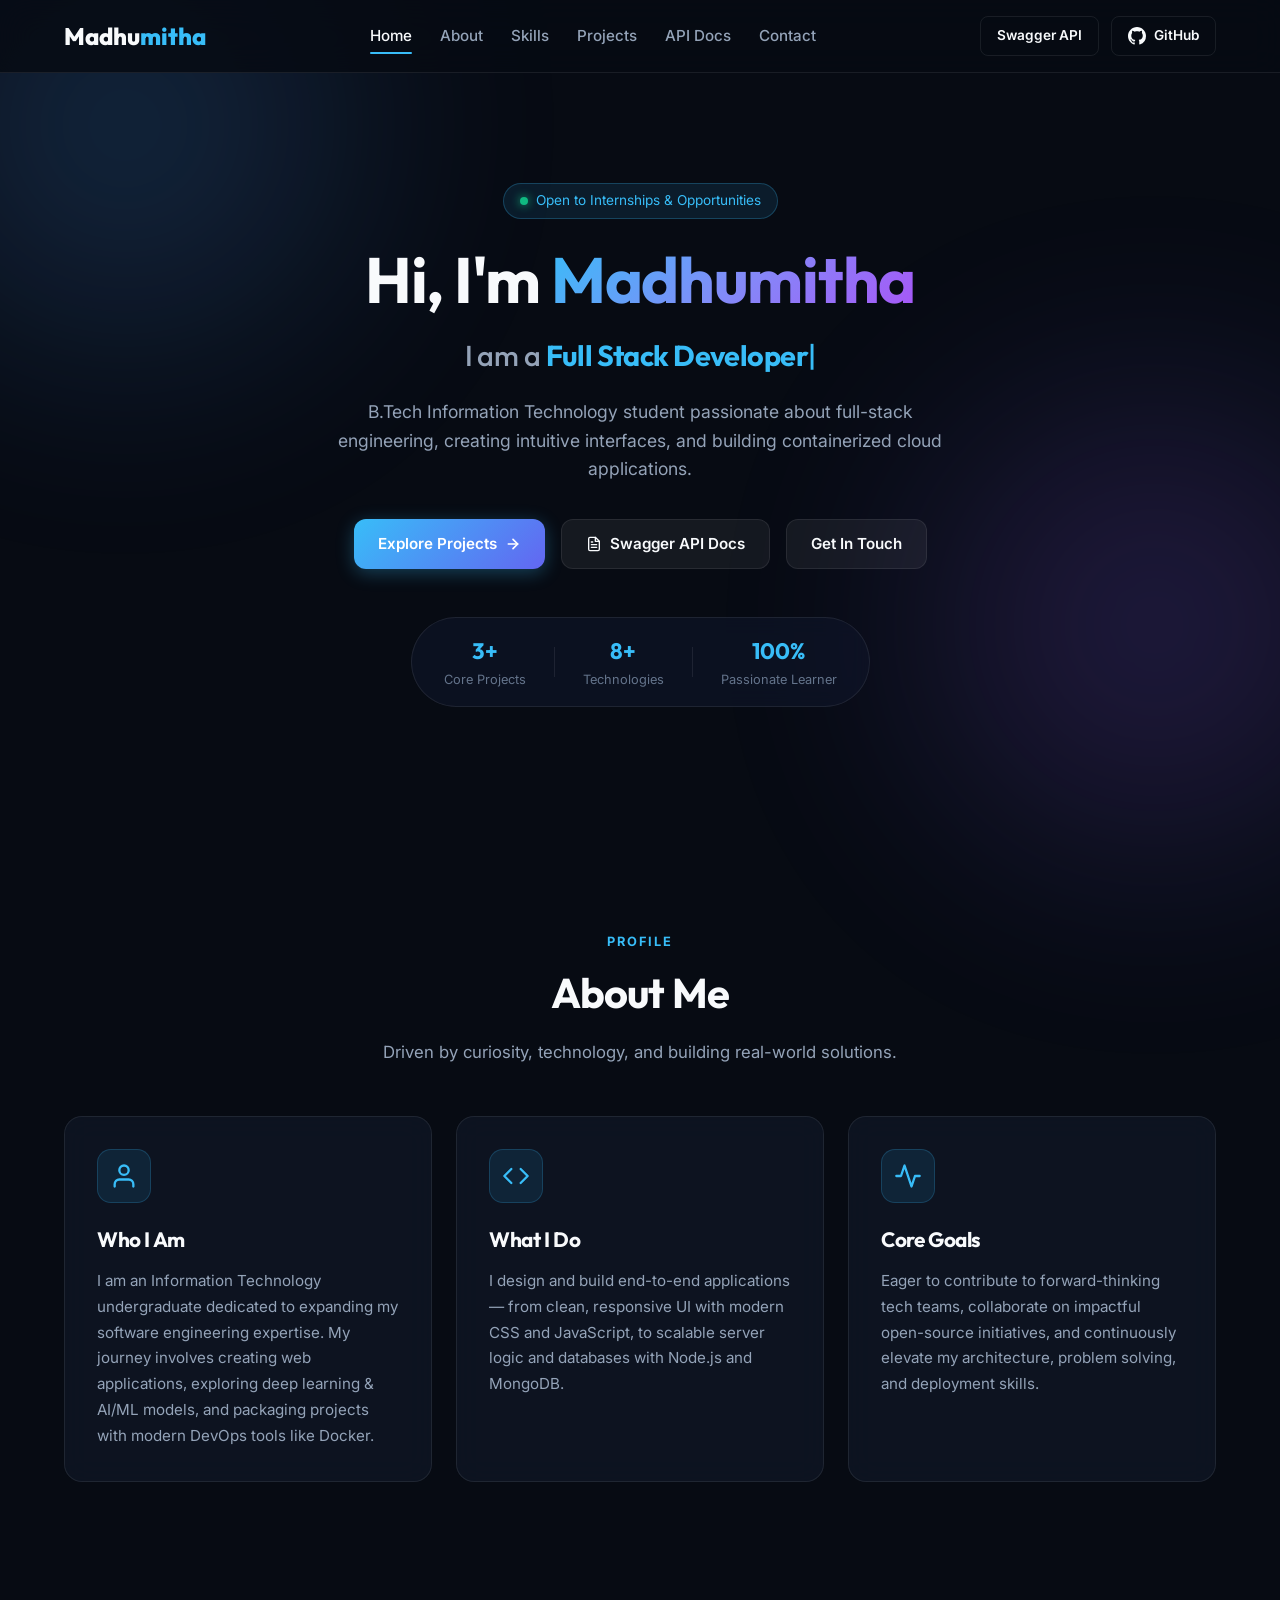
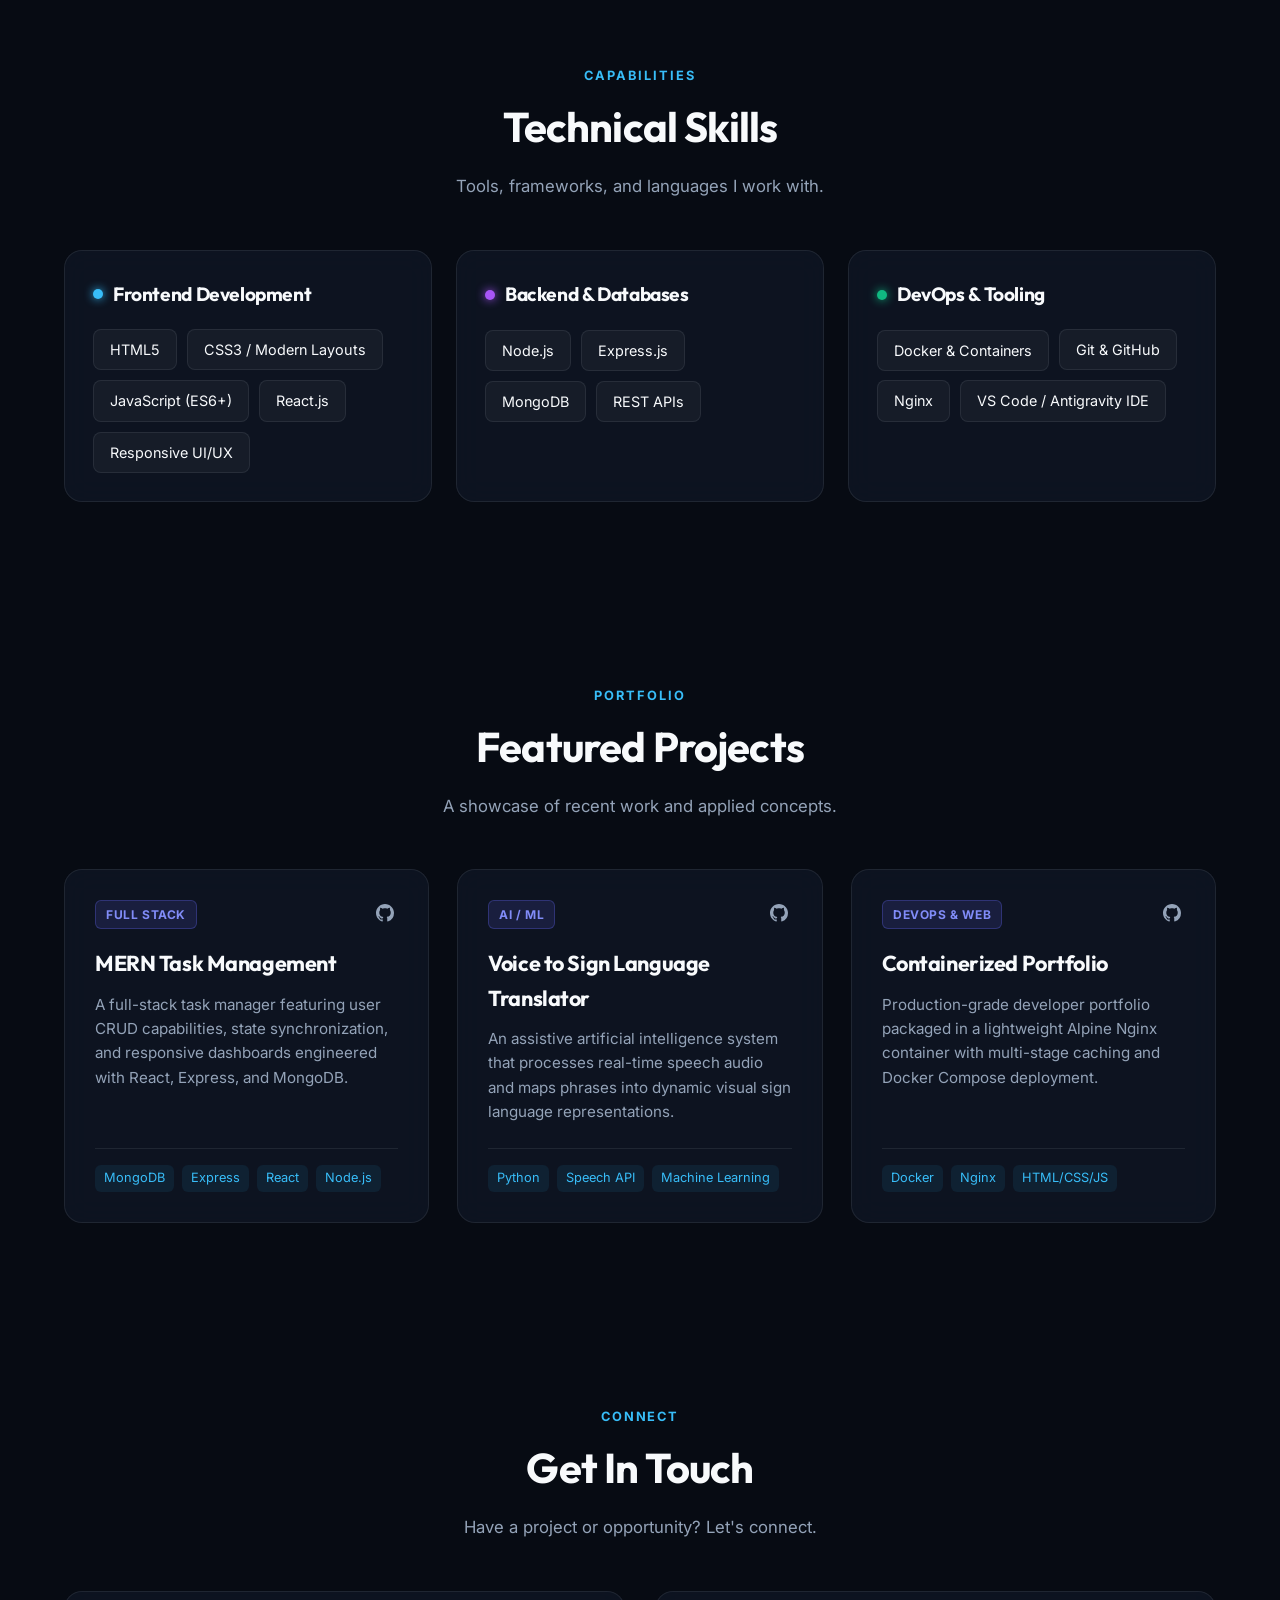
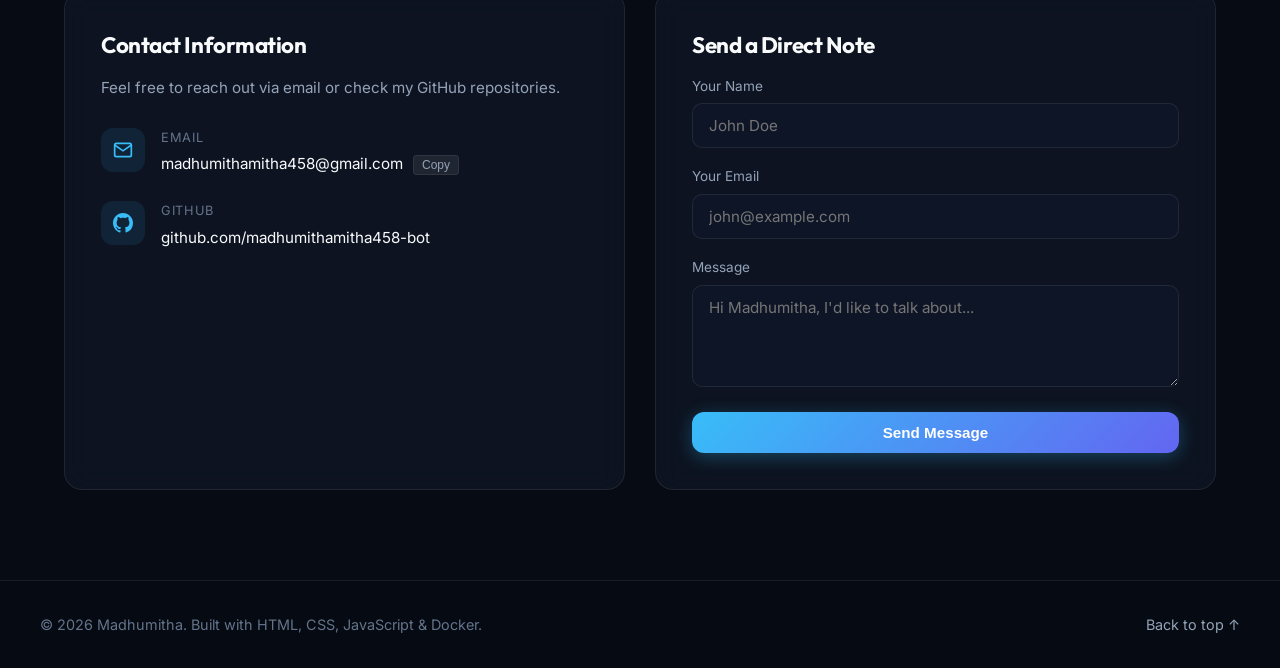
==== commit dbbabd9c: "Integrate Swagger UI, OpenAPI 3.0 specification, and multi-container Docker setup" ====
--- a/index.html
+++ b/index.html
@@ -26,9 +26,13 @@
                 <a href="#about" class="nav-link">About</a>
                 <a href="#skills" class="nav-link">Skills</a>
                 <a href="#projects" class="nav-link">Projects</a>
+                <a href="docs.html" class="nav-link">API Docs</a>
                 <a href="#contact" class="nav-link">Contact</a>
             </div>
             <div class="nav-actions">
+                <a href="docs.html" class="btn btn-sm btn-outline">
+                    Swagger API
+                </a>
                 <a href="https://github.com/madhumithamitha458-bot" target="_blank" rel="noopener noreferrer" class="btn btn-sm btn-outline">
                     <svg width="18" height="18" viewBox="0 0 24 24" fill="currentColor">
                         <path d="M12 0C5.37 0 0 5.37 0 12c0 5.31 3.435 9.795 8.205 11.385.6.105.825-.255.825-.57 0-.285-.015-1.23-.015-2.235-3.015.555-3.795-.735-4.035-1.41-.135-.345-.72-1.41-1.23-1.695-.42-.225-1.02-.78-.015-.795.945-.015 1.62.87 1.845 1.23 1.08 1.815 2.805 1.305 3.495.99.105-.78.42-1.305.765-1.605-2.67-.3-5.46-1.335-5.46-5.925 0-1.305.465-2.385 1.23-3.225-.12-.3-.54-1.53.12-3.18 0 0 1.005-.315 3.3 1.23.96-.27 1.98-.405 3-.405s2.04.135 3 .405c2.295-1.56 3.3-1.23 3.3-1.23.66 1.65.24 2.88.12 3.18.765.84 1.23 1.905 1.23 3.225 0 4.605-2.805 5.625-5.475 5.925.435.375.81 1.095.81 2.22 0 1.605-.015 2.895-.015 3.3 0 .315.225.69.825.57A12.02 12.02 0 0024 12c0-6.63-5.37-12-12-12z"/>
@@ -69,6 +73,16 @@
                             <polyline points="12 5 19 12 12 19"></polyline>
                         </svg>
                     </a>
+                    <a href="docs.html" class="btn btn-secondary">
+                        <svg width="16" height="16" viewBox="0 0 24 24" fill="none" stroke="currentColor" stroke-width="2" stroke-linecap="round" stroke-linejoin="round">
+                            <path d="M14 2H6a2 2 0 0 0-2 2v16a2 2 0 0 0 2 2h12a2 2 0 0 0 2-2V8z"></path>
+                            <polyline points="14 2 14 8 20 8"></polyline>
+                            <line x1="16" y1="13" x2="8" y2="13"></line>
+                            <line x1="16" y1="17" x2="8" y2="17"></line>
+                            <polyline points="10 9 9 9 8 9"></polyline>
+                        </svg>
+                        Swagger API Docs
+                    </a>
                     <a href="#contact" class="btn btn-secondary">Get In Touch</a>
                 </div>
 
